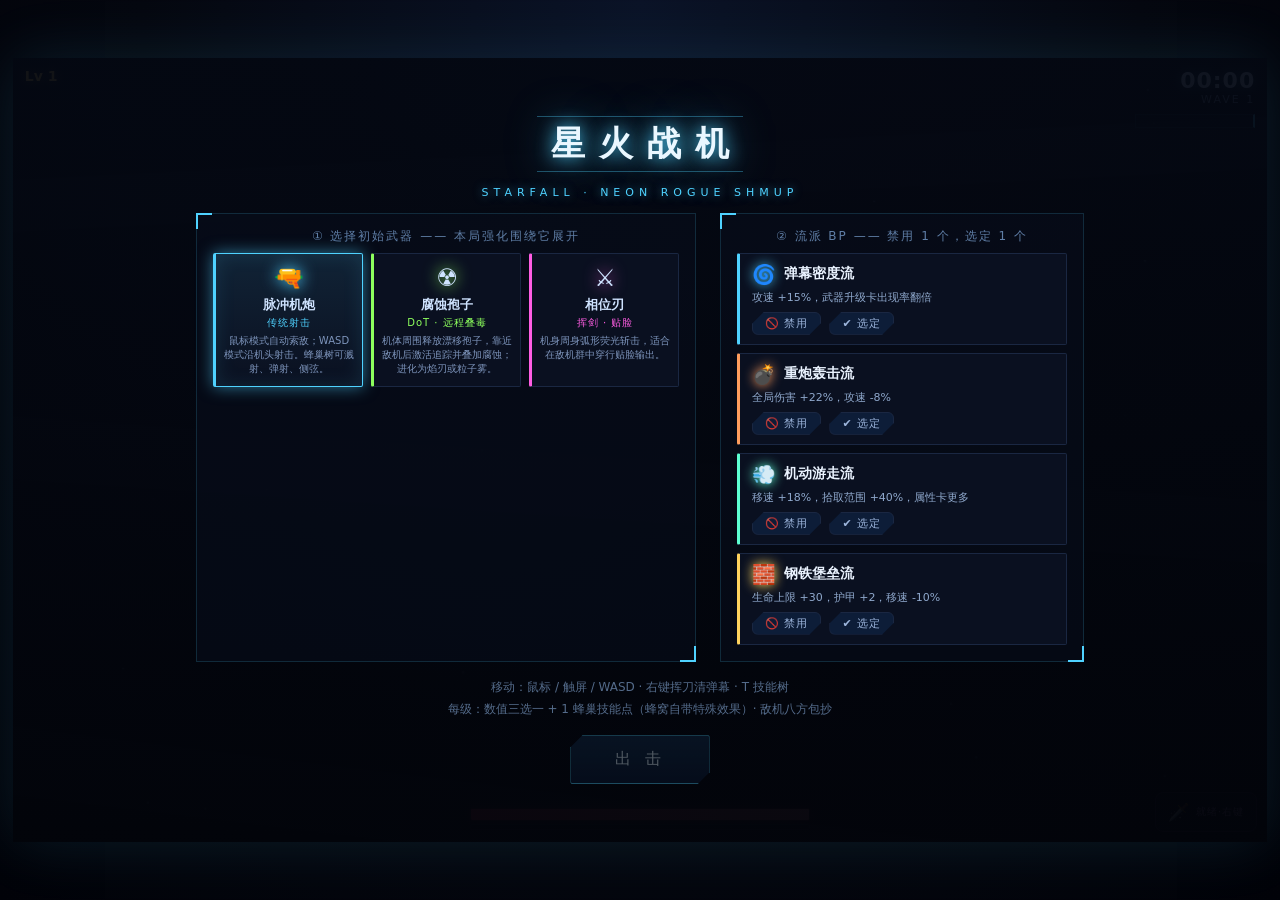
==== index.html @ 9e630cd1 "feat: complete playable weapon progression paths" ====
<!DOCTYPE html>
<html lang="zh-CN">
<head>
<meta charset="UTF-8">
<meta name="viewport" content="width=device-width, initial-scale=1.0, maximum-scale=1.0, user-scalable=no">
<title>星火战机 Starfall</title>
<link rel="stylesheet" href="style.css">
</head>
<body>
<div id="game-wrap">
  <canvas id="game" width="1080" height="675"></canvas>

  <div id="hud">
    <div id="top-left">
      <div id="level-text">Lv 1</div>
      <div id="stat-strip"></div>
    </div>
    <div id="top-right">
      <div id="time-text">00:00</div>
      <div id="wave-text">WAVE 1</div>
      <div id="dps-panel"></div>
    </div>
    <div id="bottom-bars">
      <div id="hp-bar"><div id="hp-fill"></div><span id="hp-text"></span></div>
      <div id="xp-bar"><div id="xp-fill"></div><span id="xp-text"></span></div>
    </div>
    <div id="weapon-slots"></div>
    <div id="sword-slot" title="挥刀清弹幕">🗡️<span id="sword-cd">就绪·右键</span></div>
  </div>

  <div id="choices" class="overlay hidden">
    <h2 id="choices-title">⬆ 选择数值成长</h2>
    <div id="choice-cards"></div>
  </div>

  <div id="menu" class="overlay">
    <h1>星火战机</h1>
    <p class="sub">STARFALL · NEON ROGUE SHMUP</p>
    <div id="menu-cols">
      <div class="menu-col">
        <p class="pick-tip">① 选择初始武器 —— 本局强化围绕它展开</p>
        <div id="weapon-pick"></div>
      </div>
      <div class="menu-col">
        <p class="pick-tip">② 流派 BP —— 禁用 1 个，选定 1 个</p>
        <div id="archetype-bp"></div>
      </div>
    </div>
    <p class="tip">移动：鼠标 / 触屏 / WASD · 右键挥刀清弹幕 · T 技能树<br>每级：数值三选一 + 1 蜂巢技能点（蜂窝自带特殊效果）· 敌机八方包抄</p>
    <button id="start-btn" disabled>出 击</button>
  </div>

  <div id="gameover" class="overlay hidden">
    <h1>坠 机</h1>
    <div id="run-summary"></div>
    <div class="btn-row">
      <button id="retry-btn">再来一局</button>
      <button id="menu-btn">返回主菜单</button>
    </div>
  </div>
</div>

<script src="js/utils.js?v=24"></script>
<script src="js/fx.js?v=24"></script>
<script src="js/assets.js?v=24"></script>
<script src="js/sprites.js?v=24"></script>
<script src="js/config.js?v=24"></script>
<script src="js/attacks.js?v=24"></script>
<script src="js/spawns.js?v=24"></script>
<script src="js/weapons.js?v=24"></script>
<script src="js/entities.js?v=24"></script>
<script src="js/ui.js?v=24"></script>
<script src="js/game.js?v=24"></script>
<script src="js/main.js?v=24"></script>
</body>
</html>
---- style.css ----
:root{
  --bg:#04060e; --panel:#0a1020; --line:#1a2742;
  --accent:#4fd2ff; --gold:#ffd25d; --pink:#ff3d6e;
}
*{margin:0;padding:0;box-sizing:border-box}
html,body{height:100%}
body{
  background:radial-gradient(ellipse at 50% 0%,#0a1226 0%,#04060e 55%,#010208 100%);
  color:#cfe3ff;
  font-family:"Microsoft YaHei","Segoe UI",system-ui,sans-serif;
  font-variant-numeric:tabular-nums;
  display:flex;justify-content:center;align-items:center;min-height:100vh;overflow:hidden;
}
#game-wrap{
  position:relative;
  aspect-ratio:1080/675;
  height:min(98vh,calc(98vw*675/1080));
  box-shadow:0 0 60px rgba(79,210,255,.12), inset 0 0 80px rgba(0,0,0,.6);
}
canvas{width:100%;height:100%;display:block;background:transparent;touch-action:none}

/* ===== HUD（血条/经验条沉底居中）===== */
#hud{position:absolute;inset:0;pointer-events:none;z-index:5}
#top-left{position:absolute;top:10px;left:12px}
#level-text{font-size:14px;font-weight:700;color:var(--gold);text-shadow:0 0 10px rgba(255,210,93,.6)}
#top-right{position:absolute;top:10px;right:12px;text-align:right}
#time-text{font-size:22px;font-weight:700;letter-spacing:1px;text-shadow:0 0 12px rgba(79,210,255,.5)}
#wave-text{font-size:11px;color:#7d94bb;letter-spacing:2px}
/* ===== 右侧数值面板 ===== */
#dps-panel{
  margin-top:8px;text-align:right;font-size:10px;line-height:1.7;color:#9db6dd;
  background:rgba(8,14,28,.6);border:1px solid rgba(79,210,255,.16);border-right:2px solid var(--accent);
  padding:6px 10px;min-width:120px;
}
#dps-panel b{color:#dff4ff;font-weight:700}
#dps-panel .dps{font-size:13px;color:var(--gold);text-shadow:0 0 8px rgba(255,210,93,.4)}
#dps-panel .fx{color:#5dffd2}
#dps-panel .cap{color:#5f7ea6;letter-spacing:2px;font-size:9px}
#stat-strip{margin-top:3px;font-size:10px;color:#7d94bb;line-height:1.5;text-shadow:0 0 6px #000}
#bottom-bars{position:absolute;bottom:12px;left:50%;transform:translateX(-50%);width:min(340px,62%)}
#hp-bar{height:13px;background:#1a0d13;border:1px solid #4a2030;border-radius:2px;overflow:hidden;position:relative;box-shadow:0 0 8px rgba(255,61,110,.25)}
#hp-fill{height:100%;background:linear-gradient(90deg,#ff3d6e,#ff8fa8);box-shadow:0 0 12px #ff3d6e;width:100%;transition:width .12s}
#hp-text{position:absolute;inset:0;font-size:9px;text-align:center;line-height:13px;color:#fff;text-shadow:0 0 4px #000}
#xp-bar{margin-top:3px;height:6px;background:#0a1220;border:1px solid #1c2742;border-radius:2px;overflow:hidden;position:relative}
#xp-fill{height:100%;background:linear-gradient(90deg,#2f8fd2,#4fd2ff);box-shadow:0 0 8px #4fd2ff;width:0%}
#xp-text{position:absolute;inset:0;font-size:7px;text-align:center;line-height:6px;color:#bfe8ff}
#weapon-slots{position:absolute;left:10px;bottom:10px;display:flex;gap:6px}
.slot{width:40px;height:40px;background:rgba(8,14,28,.82);border:1px solid var(--line);border-radius:8px;
  display:flex;align-items:center;justify-content:center;font-size:17px;position:relative}
.slot .lv{position:absolute;bottom:1px;right:3px;font-size:9px;font-weight:700;color:var(--accent)}
.slot.maxed{border-color:var(--gold);box-shadow:0 0 10px rgba(255,210,93,.35)}
.slot.maxed .lv{color:var(--gold)}

/* ===== 覆盖层（Nova Drift 式：暗色面板 + 细描边 + 切角）===== */
.overlay{
  position:absolute;inset:0;z-index:10;
  background:linear-gradient(180deg,rgba(4,8,18,.94),rgba(2,4,10,.97));
  display:flex;flex-direction:column;align-items:center;justify-content:center;gap:14px;
  text-align:center;overflow-y:auto;padding:16px 0;
}
.hidden{display:none!important}
.overlay h1{
  font-size:34px;letter-spacing:14px;color:#eaf7ff;font-weight:700;
  text-shadow:0 0 18px var(--accent),0 0 46px rgba(79,210,255,.55);
  padding:4px 0 4px 14px;
  border-top:1px solid rgba(79,210,255,.35);
  border-bottom:1px solid rgba(79,210,255,.35);
}
.overlay h2{font-size:18px;color:var(--gold);letter-spacing:3px;text-shadow:0 0 14px rgba(255,210,93,.5)}
.overlay h2::before{content:'// ';color:var(--accent)}
.overlay .sub{color:var(--accent);letter-spacing:5px;font-size:11px;text-shadow:0 0 10px rgba(79,210,255,.6)}
.pick-tip{color:#5f7ea6;font-size:12px;letter-spacing:2px}
.overlay .tip{color:#546b8a;font-size:12px;line-height:1.9}
button{
  pointer-events:auto;background:linear-gradient(180deg,#14304e,#0d1d38);color:#dff4ff;
  border:1px solid var(--accent);border-radius:2px;padding:13px 44px;font-size:16px;
  cursor:pointer;letter-spacing:4px;font-family:inherit;transition:.15s;
  clip-path:polygon(12px 0,100% 0,100% calc(100% - 12px),calc(100% - 12px) 100%,0 100%,0 12px);
}
button:hover{filter:drop-shadow(0 0 10px rgba(79,210,255,.6));transform:translateY(-2px)}

/* ===== 开局：武器 + 流派 BP ===== */
#menu-cols{display:flex;gap:24px;align-items:stretch}
.menu-col{
  position:relative;display:flex;flex-direction:column;gap:8px;align-items:center;
  padding:14px 16px 16px;background:rgba(8,14,28,.55);border:1px solid rgba(79,210,255,.16);
}
.menu-col::before,.menu-col::after{content:'';position:absolute;width:14px;height:14px;pointer-events:none}
.menu-col::before{top:-1px;left:-1px;border-top:2px solid var(--accent);border-left:2px solid var(--accent)}
.menu-col::after{bottom:-1px;right:-1px;border-bottom:2px solid var(--accent);border-right:2px solid var(--accent)}
#weapon-pick{display:grid;grid-template-columns:repeat(3,150px);gap:8px}
.wcard{
  --wc:var(--accent);
  background:var(--panel);border:1px solid var(--line);border-left:3px solid var(--wc);border-radius:2px;
  padding:10px 8px;cursor:pointer;transition:.15s;pointer-events:auto;text-align:center;
}
.wcard:hover{transform:translateY(-3px);border-color:var(--wc)}
.wcard.sel{
  border-color:var(--wc);box-shadow:0 0 16px color-mix(in srgb,var(--wc) 55%,transparent),inset 0 0 20px color-mix(in srgb,var(--wc) 12%,transparent);
  background:linear-gradient(180deg,color-mix(in srgb,var(--wc) 10%,var(--panel)),var(--panel));
}
.wcard.disabled{border-left-color:var(--line)}
.wcard .icon{font-size:24px;filter:drop-shadow(0 0 8px var(--wc))}
.wcard .name{font-size:13px;font-weight:700;margin:4px 0 2px}
.wcard .tag{font-size:10px;color:var(--wc);letter-spacing:1px}
.wcard .desc{font-size:10px;color:#7d94bb;line-height:1.4;margin-top:4px}
.wcard.disabled{opacity:.35;cursor:not-allowed}
.wcard.disabled:hover{transform:none;border-color:var(--line)}
#sword-slot{
  position:absolute;right:10px;bottom:10px;width:auto;padding:0 12px;height:40px;
  background:rgba(8,14,28,.82);border:1px solid #3a2050;border-radius:8px;
  display:flex;align-items:center;gap:7px;font-size:17px;
}
#sword-slot span{font-size:10px;color:#d9a8ff;letter-spacing:1px}
#sword-slot.cd{opacity:.55;border-color:var(--line)}
#sword-slot.cd span{color:#7d94bb}

#archetype-bp{display:flex;flex-direction:column;gap:8px;width:330px}
.acard{
  --wc:var(--accent);
  background:var(--panel);border:1px solid var(--line);border-left:3px solid var(--wc);border-radius:2px;
  padding:9px 12px;transition:.15s;pointer-events:auto;text-align:left;
}
.acard .ahead{display:flex;align-items:center;gap:8px}
.acard .icon{font-size:19px;filter:drop-shadow(0 0 6px var(--wc))}
.acard .name{font-size:14px;font-weight:700;color:#eaf3ff}
.acard .desc{font-size:11px;color:#8fa8cc;line-height:1.45;margin:4px 0 6px}
.acard .btns{display:flex;gap:8px}
.acard.sel{border-color:var(--wc);box-shadow:0 0 14px color-mix(in srgb,var(--wc) 50%,transparent)}
.acard.sel .name{color:var(--wc)}
.acard.banned{opacity:.4}
.acard.banned .name{text-decoration:line-through}
button.mini{
  pointer-events:auto;background:#0d1d38;color:#9db6dd;border:1px solid var(--line);
  border-radius:6px;padding:3px 12px;font-size:11px;cursor:pointer;letter-spacing:1px;padding-block:3px;
}
button.mini:hover{border-color:var(--wc);color:#fff;box-shadow:none;transform:none}
.acard.sel button.mini.pick{border-color:var(--wc);color:var(--wc);box-shadow:0 0 8px color-mix(in srgb,var(--wc) 40%,transparent)}
.acard.banned button.mini.ban{border-color:var(--pink);color:var(--pink)}
button[disabled]{opacity:.35;cursor:not-allowed;transform:none!important;box-shadow:none!important}

/* ===== 升级卡 ===== */
#cards{display:flex;gap:12px;padding:0 10px;flex-wrap:wrap;justify-content:center}
.card{
  --wc:var(--accent);
  width:122px;min-height:172px;background:var(--panel);border:1px solid var(--line);border-left:3px solid var(--wc);
  border-radius:2px;padding:14px 10px;cursor:pointer;transition:.15s;pointer-events:auto;
  display:flex;flex-direction:column;align-items:center;
}
.card:hover{transform:translateY(-5px);border-color:var(--wc);box-shadow:0 0 18px color-mix(in srgb,var(--wc) 45%,transparent)}
.card .icon{font-size:30px;filter:drop-shadow(0 0 8px var(--wc))}
.card .name{font-size:13px;font-weight:700;margin:8px 0 3px}
.card .tag{font-size:10px;color:var(--wc);margin-bottom:6px;letter-spacing:1px}
.card .desc{font-size:11px;color:#8fa8cc;line-height:1.5;flex:1}
.card.kind-stat{--wc:#7d94bb}
.card.kind-merge{--wc:var(--gold);box-shadow:0 0 16px rgba(255,210,93,.3);background:#171106}
.card.kind-merge:hover{box-shadow:0 0 26px rgba(255,210,93,.55)}

#run-summary{font-size:15px;line-height:2.1;color:#a9c2e8}
#run-summary b{color:var(--gold);font-size:19px;text-shadow:0 0 10px rgba(255,210,93,.5)}

.btn-row{display:flex;gap:14px}

/* ===== 数值三选一 ===== */
#choice-cards{display:flex;gap:12px;justify-content:center;flex-wrap:wrap;padding:0 10px}
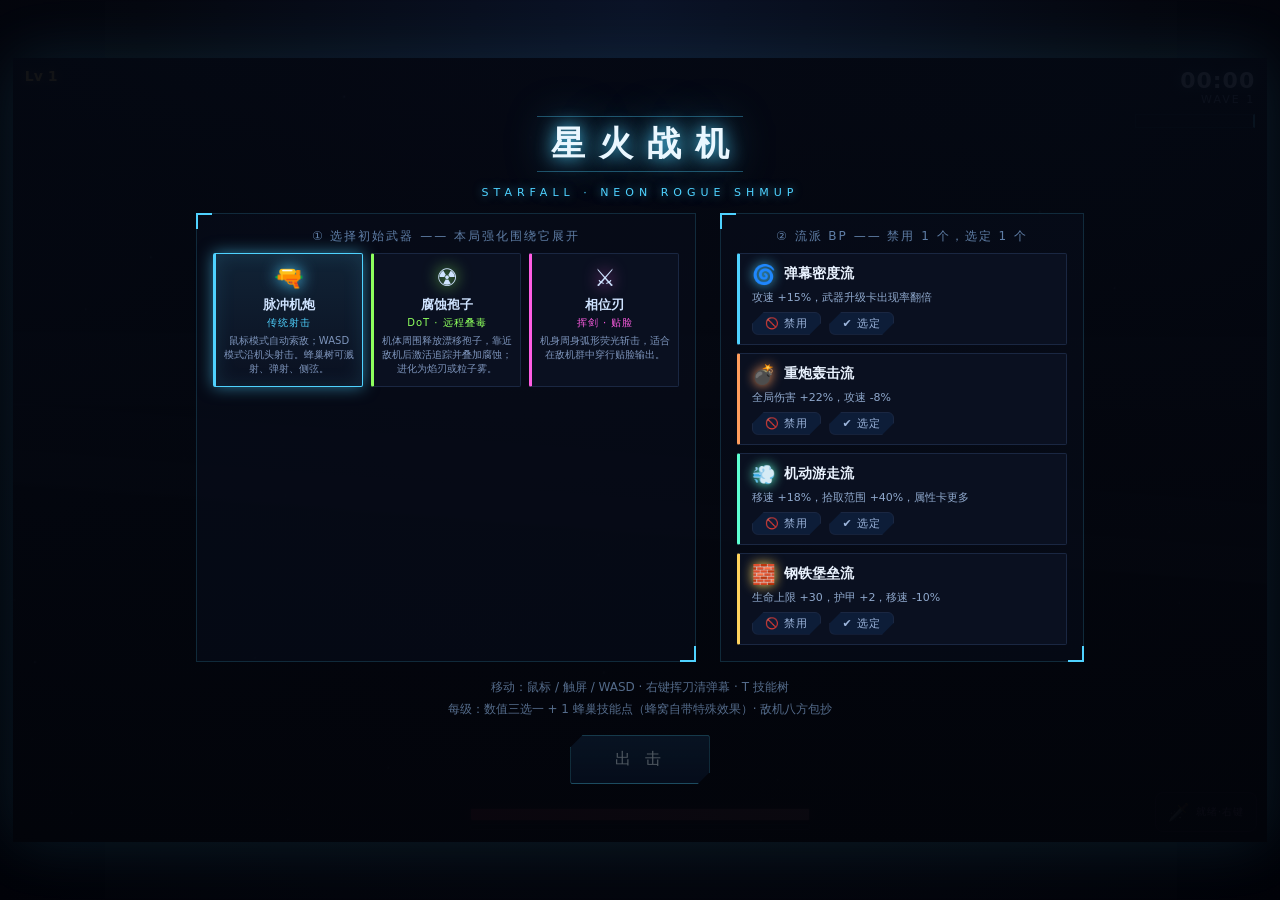
==== commit 0b487a63: "feat: add run states and automated playthrough" ====
--- a/index.html
+++ b/index.html
@@ -58,19 +58,29 @@
       <button id="menu-btn">返回主菜单</button>
     </div>
   </div>
+  <div id="victory" class="overlay hidden">
+    <h1>航 线 清 空</h1>
+    <div id="victory-summary"></div>
+    <div class="btn-row">
+      <button id="victory-retry-btn">再次出击</button>
+      <button id="victory-menu-btn">返回主菜单</button>
+    </div>
+  </div>
 </div>
 
-<script src="js/utils.js?v=24"></script>
-<script src="js/fx.js?v=24"></script>
-<script src="js/assets.js?v=24"></script>
-<script src="js/sprites.js?v=24"></script>
-<script src="js/config.js?v=24"></script>
-<script src="js/attacks.js?v=24"></script>
-<script src="js/spawns.js?v=24"></script>
-<script src="js/weapons.js?v=24"></script>
-<script src="js/entities.js?v=24"></script>
-<script src="js/ui.js?v=24"></script>
-<script src="js/game.js?v=24"></script>
-<script src="js/main.js?v=24"></script>
+<script src="js/utils.js?v=30"></script>
+<script src="js/fx.js?v=30"></script>
+<script src="js/assets.js?v=30"></script>
+<script src="js/sprites.js?v=30"></script>
+<script src="js/config.js?v=30"></script>
+<script src="js/run-state.js?v=30"></script>
+<script src="js/attacks.js?v=30"></script>
+<script src="js/spawns.js?v=30"></script>
+<script src="js/weapons.js?v=30"></script>
+<script src="js/entities.js?v=30"></script>
+<script src="js/ui.js?v=30"></script>
+<script src="js/game.js?v=30"></script>
+<script src="js/main.js?v=30"></script>
+<script src="dev/autoplay.js?v=30"></script>
 </body>
 </html>
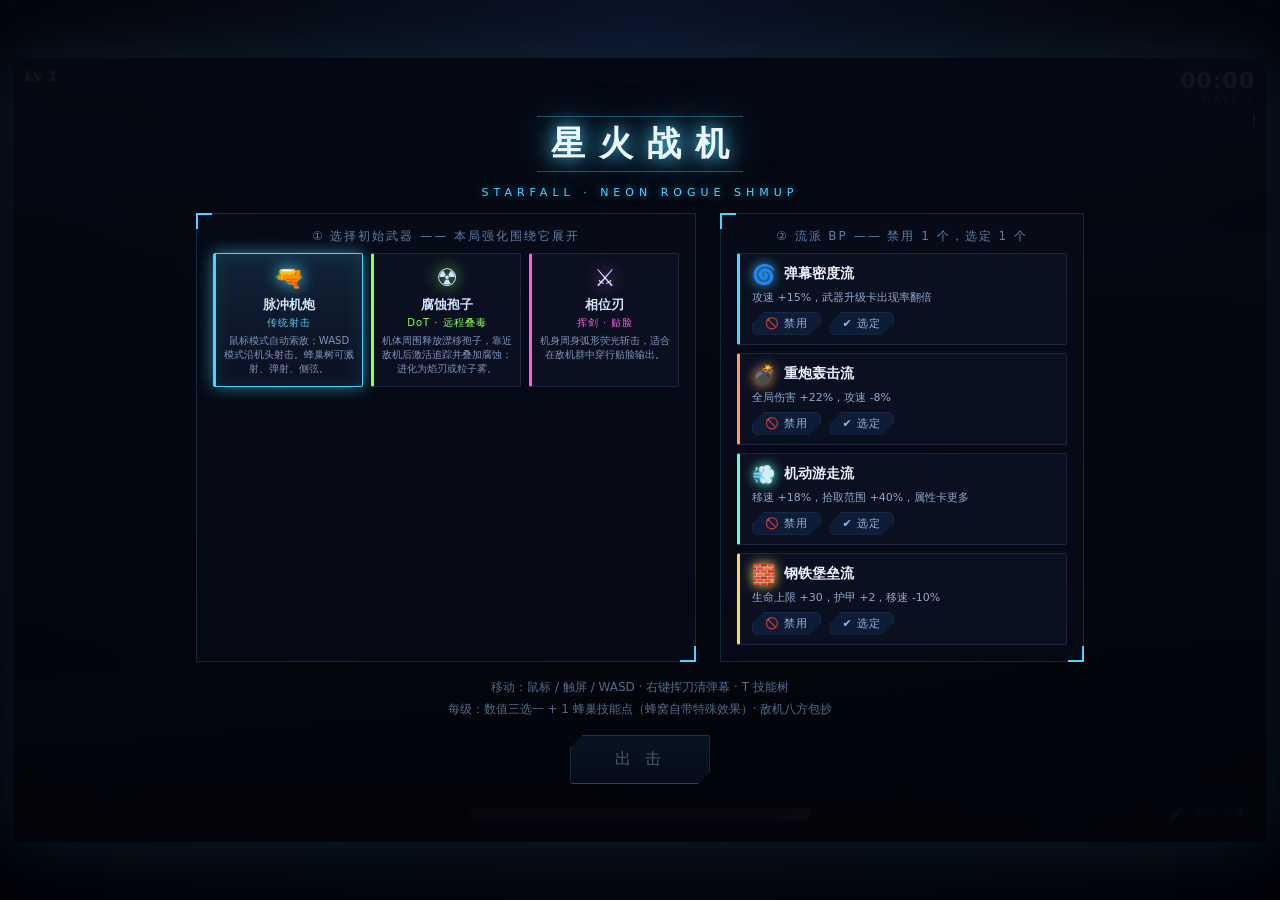
==== commit 03e9ff5f: "refactor: split game runtime systems" ====
--- a/index.html
+++ b/index.html
@@ -68,19 +68,23 @@
   </div>
 </div>
 
-<script src="js/utils.js?v=30"></script>
-<script src="js/fx.js?v=30"></script>
-<script src="js/assets.js?v=30"></script>
-<script src="js/sprites.js?v=30"></script>
-<script src="js/config.js?v=30"></script>
-<script src="js/run-state.js?v=30"></script>
-<script src="js/attacks.js?v=30"></script>
-<script src="js/spawns.js?v=30"></script>
-<script src="js/weapons.js?v=30"></script>
-<script src="js/entities.js?v=30"></script>
-<script src="js/ui.js?v=30"></script>
-<script src="js/game.js?v=30"></script>
-<script src="js/main.js?v=30"></script>
-<script src="dev/autoplay.js?v=30"></script>
+<script src="js/utils.js?v=31"></script>
+<script src="js/fx.js?v=31"></script>
+<script src="js/assets.js?v=31"></script>
+<script src="js/sprites.js?v=31"></script>
+<script src="js/config.js?v=31"></script>
+<script src="js/run-state.js?v=31"></script>
+<script src="js/attacks.js?v=31"></script>
+<script src="js/spawns.js?v=31"></script>
+<script src="js/weapons.js?v=31"></script>
+<script src="js/entities.js?v=31"></script>
+<script src="js/ui.js?v=31"></script>
+<script src="js/game-spawning.js?v=31"></script>
+<script src="js/game-collision.js?v=31"></script>
+<script src="js/game-encounter.js?v=31"></script>
+<script src="js/game-progression.js?v=31"></script>
+<script src="js/game.js?v=31"></script>
+<script src="js/main.js?v=31"></script>
+<script src="dev/autoplay.js?v=31"></script>
 </body>
 </html>
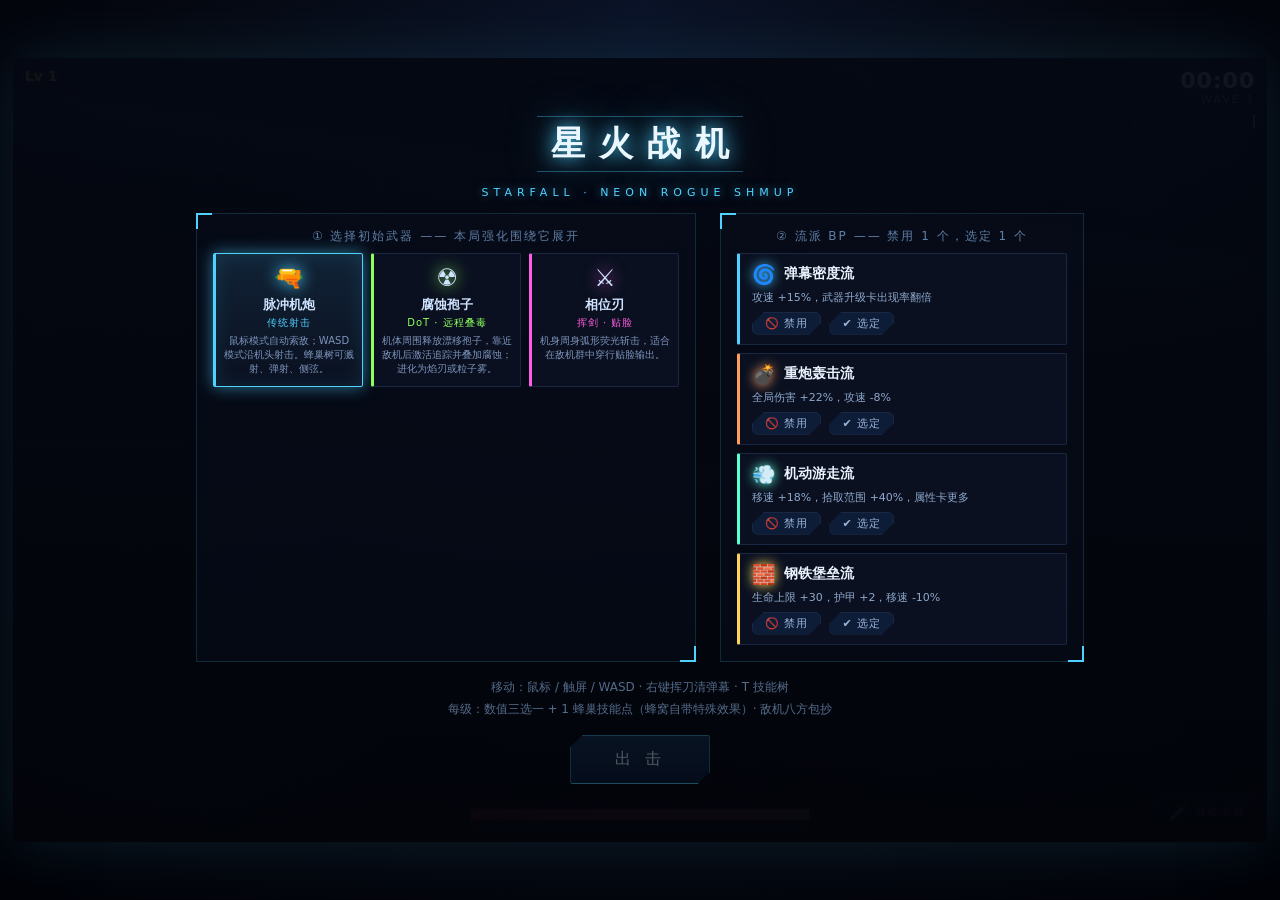
==== commit ce6343cf: "refactor: extract skill tree and effects systems" ====
--- a/index.html
+++ b/index.html
@@ -68,23 +68,25 @@
   </div>
 </div>
 
-<script src="js/utils.js?v=31"></script>
-<script src="js/fx.js?v=31"></script>
-<script src="js/assets.js?v=31"></script>
-<script src="js/sprites.js?v=31"></script>
-<script src="js/config.js?v=31"></script>
-<script src="js/run-state.js?v=31"></script>
-<script src="js/attacks.js?v=31"></script>
-<script src="js/spawns.js?v=31"></script>
-<script src="js/weapons.js?v=31"></script>
-<script src="js/entities.js?v=31"></script>
-<script src="js/ui.js?v=31"></script>
-<script src="js/game-spawning.js?v=31"></script>
-<script src="js/game-collision.js?v=31"></script>
-<script src="js/game-encounter.js?v=31"></script>
-<script src="js/game-progression.js?v=31"></script>
-<script src="js/game.js?v=31"></script>
-<script src="js/main.js?v=31"></script>
-<script src="dev/autoplay.js?v=31"></script>
+<script src="js/utils.js?v=32"></script>
+<script src="js/fx.js?v=32"></script>
+<script src="js/assets.js?v=32"></script>
+<script src="js/sprites.js?v=32"></script>
+<script src="js/config.js?v=32"></script>
+<script src="js/run-state.js?v=32"></script>
+<script src="js/attacks.js?v=32"></script>
+<script src="js/spawns.js?v=32"></script>
+<script src="js/weapons.js?v=32"></script>
+<script src="js/entities.js?v=32"></script>
+<script src="js/ui.js?v=32"></script>
+<script src="js/game-spawning.js?v=32"></script>
+<script src="js/game-collision.js?v=32"></script>
+<script src="js/game-encounter.js?v=32"></script>
+<script src="js/game-progression.js?v=32"></script>
+<script src="js/game-skill-tree.js?v=32"></script>
+<script src="js/game-effects.js?v=32"></script>
+<script src="js/game.js?v=32"></script>
+<script src="js/main.js?v=32"></script>
+<script src="dev/autoplay.js?v=32"></script>
 </body>
 </html>
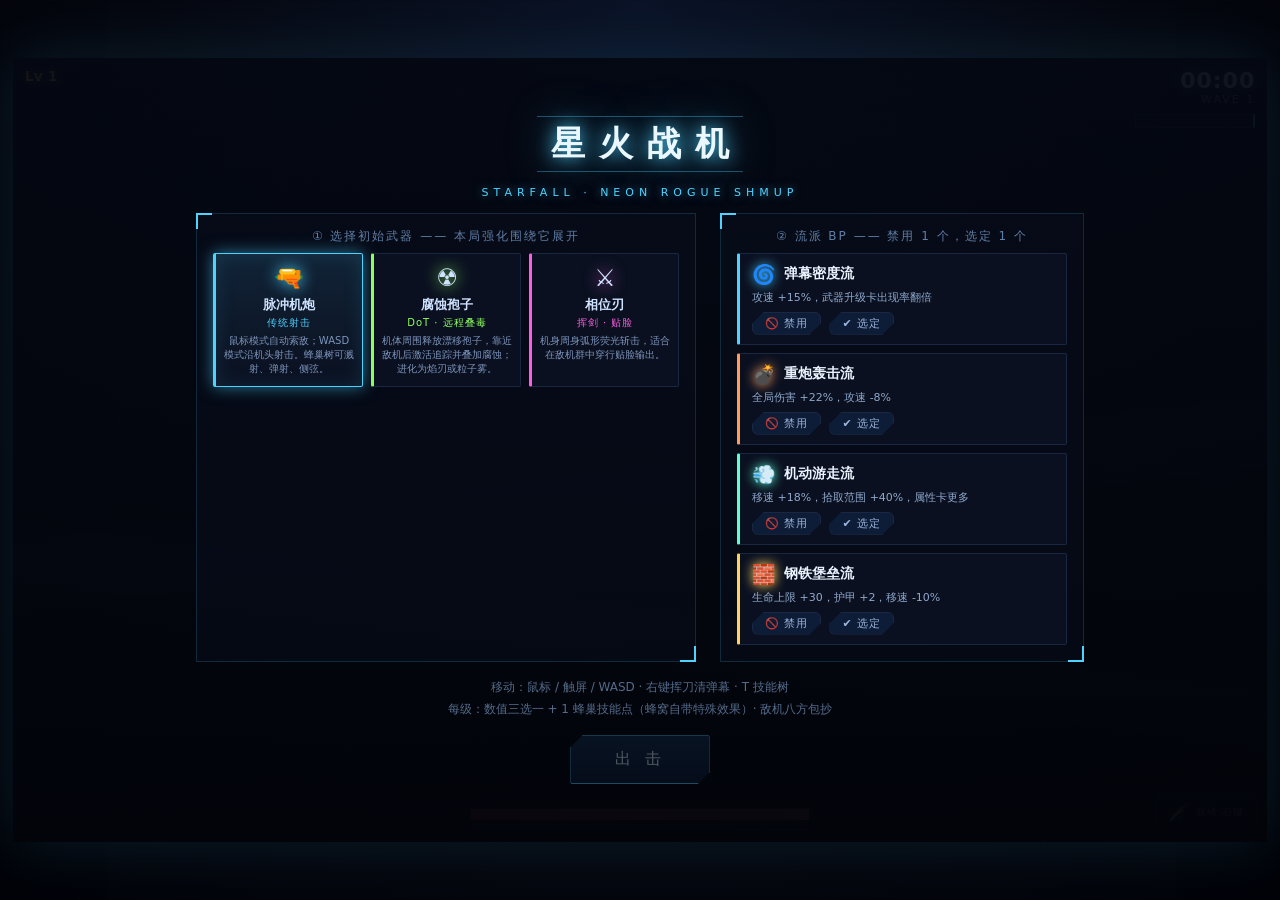
==== commit c1dedc4c: "feat: add local three-run playtest telemetry" ====
--- a/index.html
+++ b/index.html
@@ -68,25 +68,26 @@
   </div>
 </div>
 
-<script src="js/utils.js?v=32"></script>
-<script src="js/fx.js?v=32"></script>
-<script src="js/assets.js?v=32"></script>
-<script src="js/sprites.js?v=32"></script>
-<script src="js/config.js?v=32"></script>
-<script src="js/run-state.js?v=32"></script>
-<script src="js/attacks.js?v=32"></script>
-<script src="js/spawns.js?v=32"></script>
-<script src="js/weapons.js?v=32"></script>
-<script src="js/entities.js?v=32"></script>
-<script src="js/ui.js?v=32"></script>
-<script src="js/game-spawning.js?v=32"></script>
-<script src="js/game-collision.js?v=32"></script>
-<script src="js/game-encounter.js?v=32"></script>
-<script src="js/game-progression.js?v=32"></script>
-<script src="js/game-skill-tree.js?v=32"></script>
-<script src="js/game-effects.js?v=32"></script>
-<script src="js/game.js?v=32"></script>
-<script src="js/main.js?v=32"></script>
-<script src="dev/autoplay.js?v=32"></script>
+<script src="js/utils.js?v=33"></script>
+<script src="js/fx.js?v=33"></script>
+<script src="js/assets.js?v=33"></script>
+<script src="js/sprites.js?v=33"></script>
+<script src="js/config.js?v=33"></script>
+<script src="js/run-state.js?v=33"></script>
+<script src="js/telemetry.js?v=33"></script>
+<script src="js/attacks.js?v=33"></script>
+<script src="js/spawns.js?v=33"></script>
+<script src="js/weapons.js?v=33"></script>
+<script src="js/entities.js?v=33"></script>
+<script src="js/ui.js?v=33"></script>
+<script src="js/game-spawning.js?v=33"></script>
+<script src="js/game-collision.js?v=33"></script>
+<script src="js/game-encounter.js?v=33"></script>
+<script src="js/game-progression.js?v=33"></script>
+<script src="js/game-skill-tree.js?v=33"></script>
+<script src="js/game-effects.js?v=33"></script>
+<script src="js/game.js?v=33"></script>
+<script src="js/main.js?v=33"></script>
+<script src="dev/autoplay.js?v=33"></script>
 </body>
 </html>
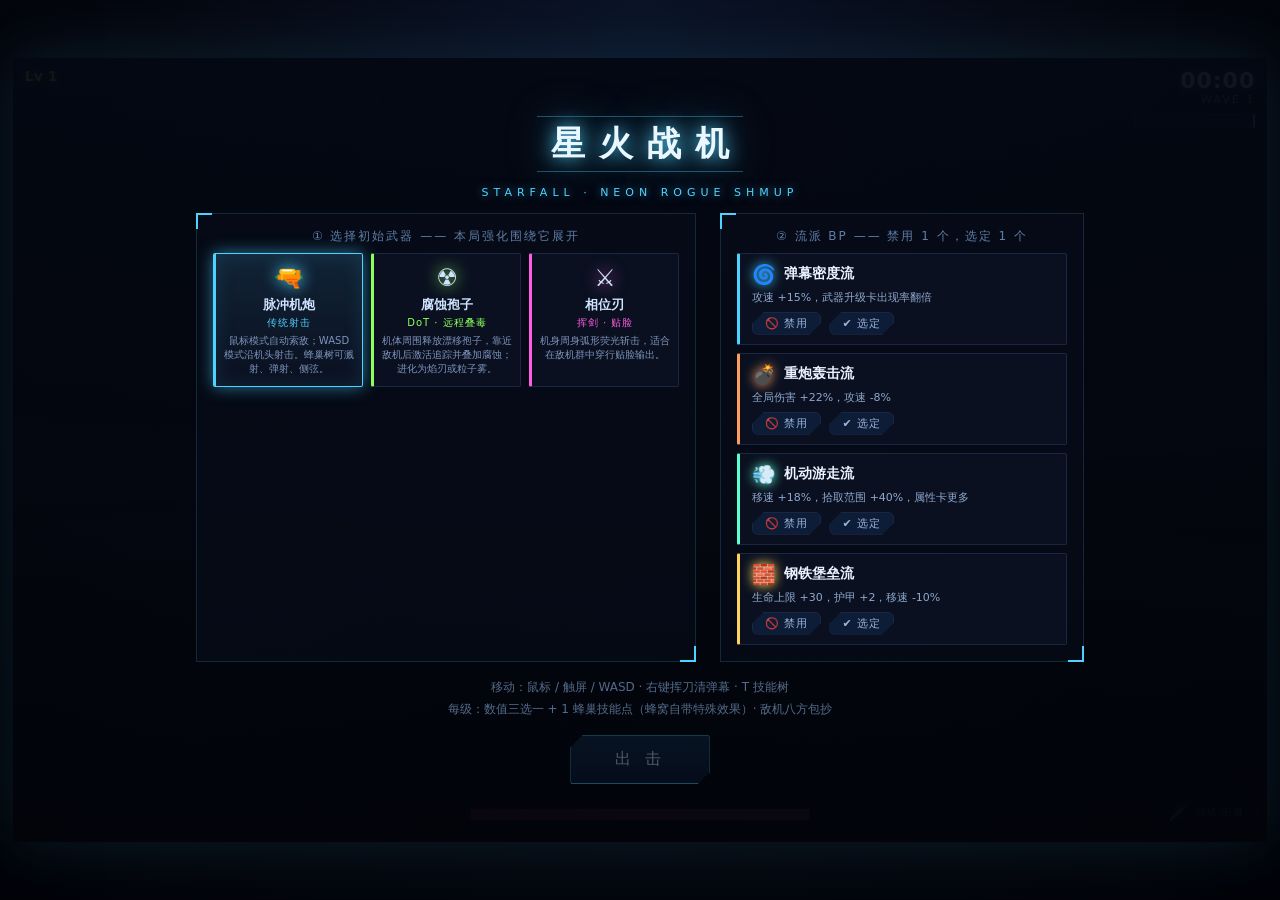
==== commit 6d08bd48: "balance: tune density durability and aim feedback" ====
--- a/index.html
+++ b/index.html
@@ -68,26 +68,26 @@
   </div>
 </div>
 
-<script src="js/utils.js?v=33"></script>
-<script src="js/fx.js?v=33"></script>
-<script src="js/assets.js?v=33"></script>
-<script src="js/sprites.js?v=33"></script>
-<script src="js/config.js?v=33"></script>
-<script src="js/run-state.js?v=33"></script>
-<script src="js/telemetry.js?v=33"></script>
-<script src="js/attacks.js?v=33"></script>
-<script src="js/spawns.js?v=33"></script>
-<script src="js/weapons.js?v=33"></script>
-<script src="js/entities.js?v=33"></script>
-<script src="js/ui.js?v=33"></script>
-<script src="js/game-spawning.js?v=33"></script>
-<script src="js/game-collision.js?v=33"></script>
-<script src="js/game-encounter.js?v=33"></script>
-<script src="js/game-progression.js?v=33"></script>
-<script src="js/game-skill-tree.js?v=33"></script>
-<script src="js/game-effects.js?v=33"></script>
-<script src="js/game.js?v=33"></script>
-<script src="js/main.js?v=33"></script>
-<script src="dev/autoplay.js?v=33"></script>
+<script src="js/utils.js?v=34"></script>
+<script src="js/fx.js?v=34"></script>
+<script src="js/assets.js?v=34"></script>
+<script src="js/sprites.js?v=34"></script>
+<script src="js/config.js?v=34"></script>
+<script src="js/run-state.js?v=34"></script>
+<script src="js/telemetry.js?v=34"></script>
+<script src="js/attacks.js?v=34"></script>
+<script src="js/spawns.js?v=34"></script>
+<script src="js/weapons.js?v=34"></script>
+<script src="js/entities.js?v=34"></script>
+<script src="js/ui.js?v=34"></script>
+<script src="js/game-spawning.js?v=34"></script>
+<script src="js/game-collision.js?v=34"></script>
+<script src="js/game-encounter.js?v=34"></script>
+<script src="js/game-progression.js?v=34"></script>
+<script src="js/game-skill-tree.js?v=34"></script>
+<script src="js/game-effects.js?v=34"></script>
+<script src="js/game.js?v=34"></script>
+<script src="js/main.js?v=34"></script>
+<script src="dev/autoplay.js?v=34"></script>
 </body>
 </html>
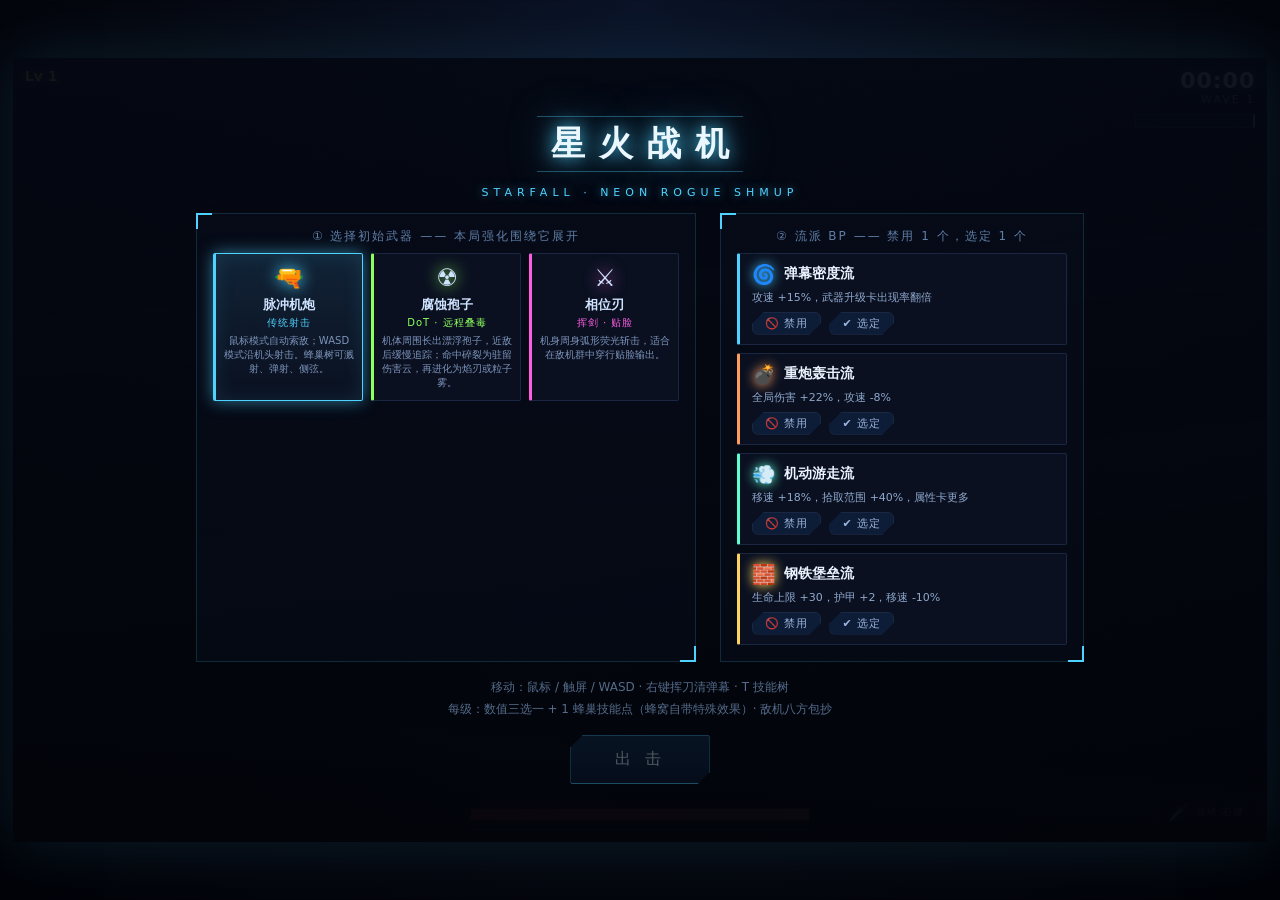
==== commit 9323921a: "feat: add persistent spore clouds and boss recovery" ====
--- a/index.html
+++ b/index.html
@@ -68,26 +68,26 @@
   </div>
 </div>
 
-<script src="js/utils.js?v=34"></script>
-<script src="js/fx.js?v=34"></script>
-<script src="js/assets.js?v=34"></script>
-<script src="js/sprites.js?v=34"></script>
-<script src="js/config.js?v=34"></script>
-<script src="js/run-state.js?v=34"></script>
-<script src="js/telemetry.js?v=34"></script>
-<script src="js/attacks.js?v=34"></script>
-<script src="js/spawns.js?v=34"></script>
-<script src="js/weapons.js?v=34"></script>
-<script src="js/entities.js?v=34"></script>
-<script src="js/ui.js?v=34"></script>
-<script src="js/game-spawning.js?v=34"></script>
-<script src="js/game-collision.js?v=34"></script>
-<script src="js/game-encounter.js?v=34"></script>
-<script src="js/game-progression.js?v=34"></script>
-<script src="js/game-skill-tree.js?v=34"></script>
-<script src="js/game-effects.js?v=34"></script>
-<script src="js/game.js?v=34"></script>
-<script src="js/main.js?v=34"></script>
-<script src="dev/autoplay.js?v=34"></script>
+<script src="js/utils.js?v=35"></script>
+<script src="js/fx.js?v=35"></script>
+<script src="js/assets.js?v=35"></script>
+<script src="js/sprites.js?v=35"></script>
+<script src="js/config.js?v=35"></script>
+<script src="js/run-state.js?v=35"></script>
+<script src="js/telemetry.js?v=35"></script>
+<script src="js/attacks.js?v=35"></script>
+<script src="js/spawns.js?v=35"></script>
+<script src="js/weapons.js?v=35"></script>
+<script src="js/entities.js?v=35"></script>
+<script src="js/ui.js?v=35"></script>
+<script src="js/game-spawning.js?v=35"></script>
+<script src="js/game-collision.js?v=35"></script>
+<script src="js/game-encounter.js?v=35"></script>
+<script src="js/game-progression.js?v=35"></script>
+<script src="js/game-skill-tree.js?v=35"></script>
+<script src="js/game-effects.js?v=35"></script>
+<script src="js/game.js?v=35"></script>
+<script src="js/main.js?v=35"></script>
+<script src="dev/autoplay.js?v=35"></script>
 </body>
 </html>
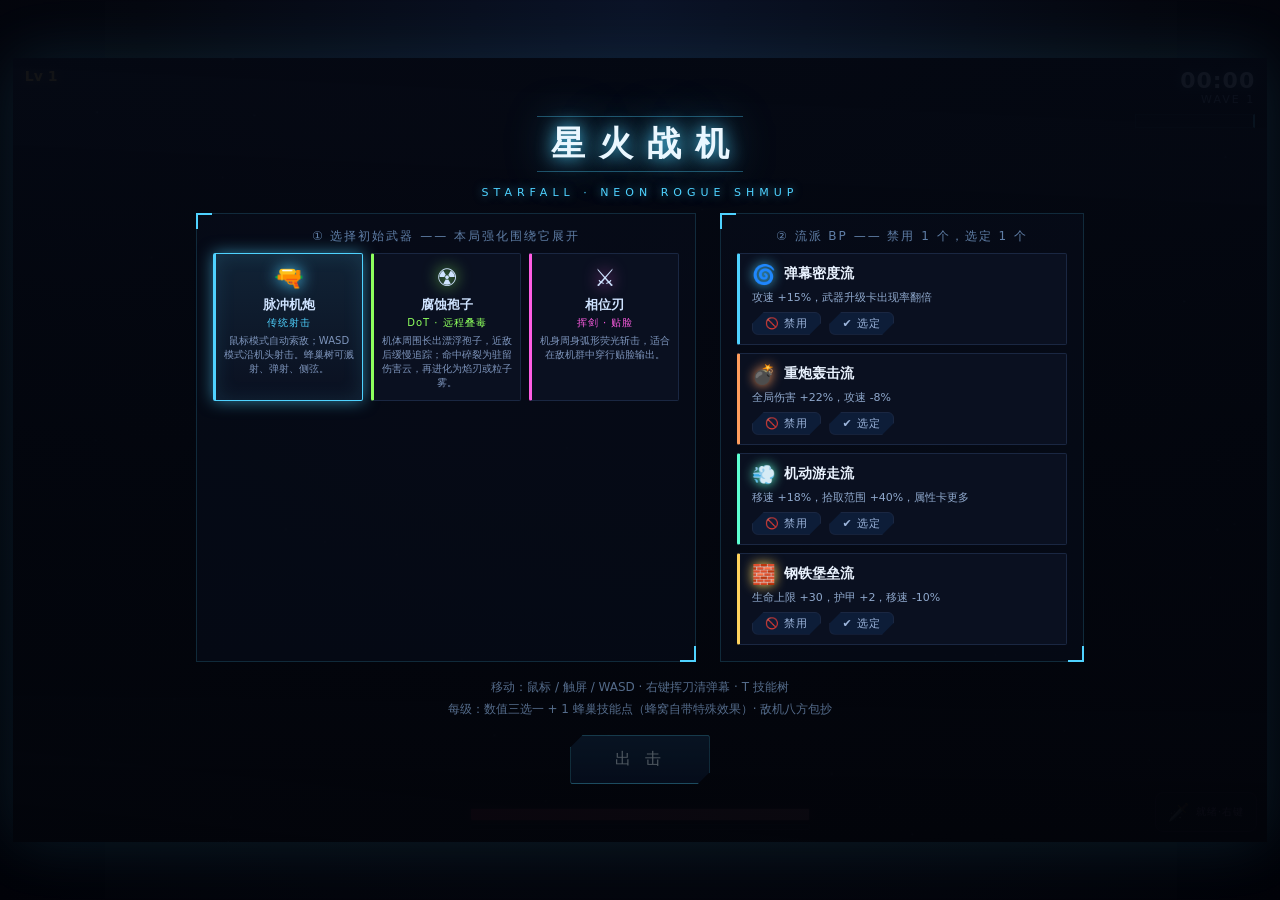
==== commit d86cab29: "feat: add plague cashout and dual poison zones" ====
--- a/index.html
+++ b/index.html
@@ -68,26 +68,26 @@
   </div>
 </div>
 
-<script src="js/utils.js?v=35"></script>
-<script src="js/fx.js?v=35"></script>
-<script src="js/assets.js?v=35"></script>
-<script src="js/sprites.js?v=35"></script>
-<script src="js/config.js?v=35"></script>
-<script src="js/run-state.js?v=35"></script>
-<script src="js/telemetry.js?v=35"></script>
-<script src="js/attacks.js?v=35"></script>
-<script src="js/spawns.js?v=35"></script>
-<script src="js/weapons.js?v=35"></script>
-<script src="js/entities.js?v=35"></script>
-<script src="js/ui.js?v=35"></script>
-<script src="js/game-spawning.js?v=35"></script>
-<script src="js/game-collision.js?v=35"></script>
-<script src="js/game-encounter.js?v=35"></script>
-<script src="js/game-progression.js?v=35"></script>
-<script src="js/game-skill-tree.js?v=35"></script>
-<script src="js/game-effects.js?v=35"></script>
-<script src="js/game.js?v=35"></script>
-<script src="js/main.js?v=35"></script>
-<script src="dev/autoplay.js?v=35"></script>
+<script src="js/utils.js?v=36"></script>
+<script src="js/fx.js?v=36"></script>
+<script src="js/assets.js?v=36"></script>
+<script src="js/sprites.js?v=36"></script>
+<script src="js/config.js?v=36"></script>
+<script src="js/run-state.js?v=36"></script>
+<script src="js/telemetry.js?v=36"></script>
+<script src="js/attacks.js?v=36"></script>
+<script src="js/spawns.js?v=36"></script>
+<script src="js/weapons.js?v=36"></script>
+<script src="js/entities.js?v=36"></script>
+<script src="js/ui.js?v=36"></script>
+<script src="js/game-spawning.js?v=36"></script>
+<script src="js/game-collision.js?v=36"></script>
+<script src="js/game-encounter.js?v=36"></script>
+<script src="js/game-progression.js?v=36"></script>
+<script src="js/game-skill-tree.js?v=36"></script>
+<script src="js/game-effects.js?v=36"></script>
+<script src="js/game.js?v=36"></script>
+<script src="js/main.js?v=36"></script>
+<script src="dev/autoplay.js?v=36"></script>
 </body>
 </html>
